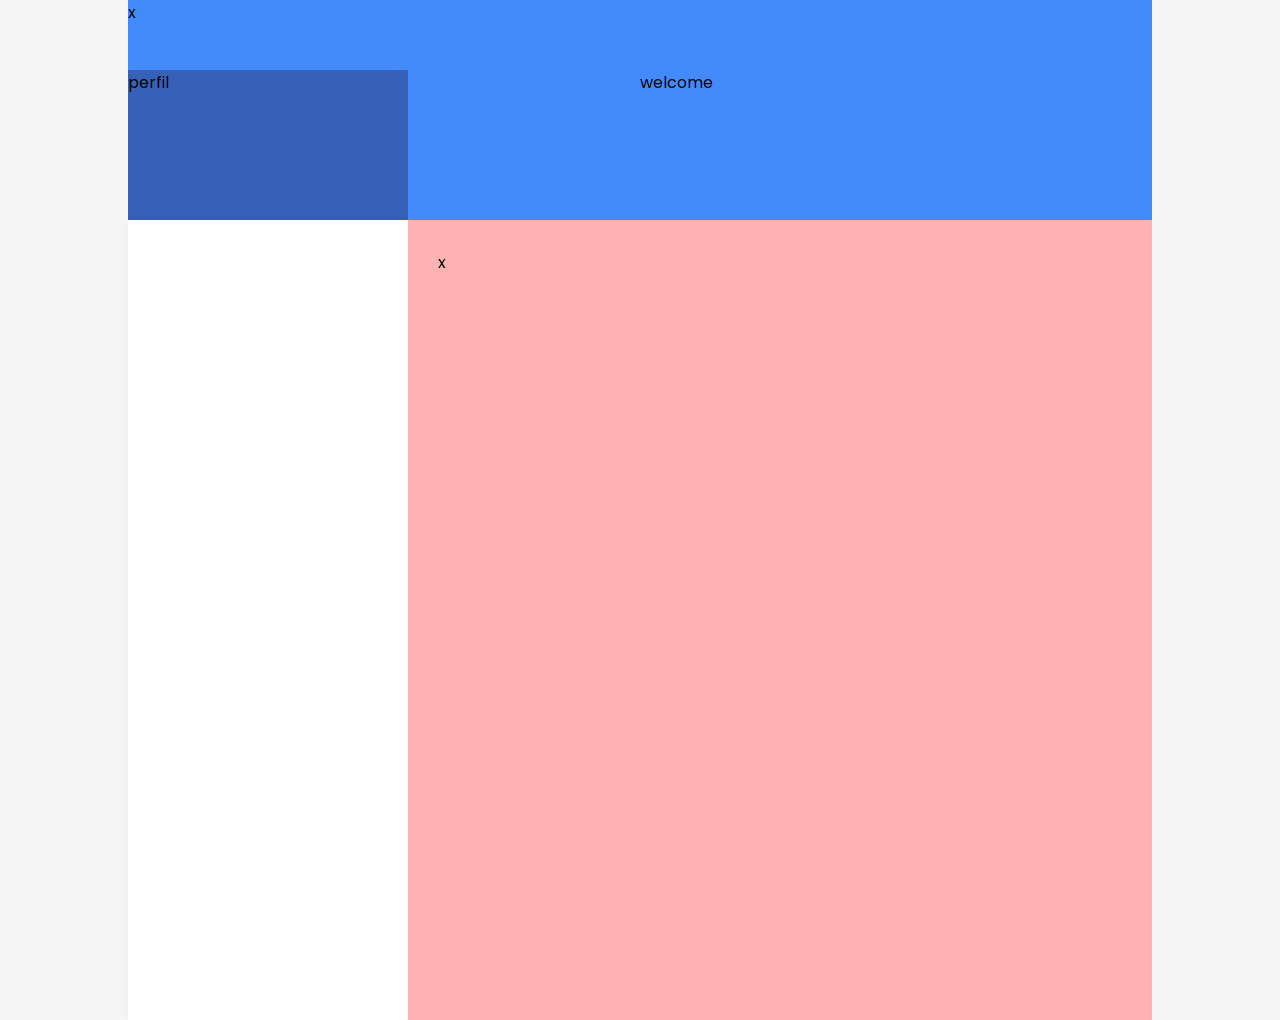
==== index.html @ 9f06a494 "initial commit" ====
<!doctype html>
<html lang="pt-br">
  <head>
    <meta charset="UTF-8" />
    <meta name="viewport" content="width=device-width, initial-scale=1.0" />
    <title>Dashboard 01</title>
    <link rel="stylesheet" href="style.css" />
    <link
      href="https://fonts.googleapis.com/icon?family=Material+Icons"
      rel="stylesheet"
    />
  </head>
  <body>
    <div class="container">
      <header>x</header>

      <div class="sub-header">
        <div class="box1">perfil</div>
        <div class="box2">welcome</div>
      </div>
      <main>
        <aside class="sidebar"></aside>
        <div class="content">x</div>
      </main>
    </div>
  </body>
</html>
---- style.css ----
@import url("https://fonts.googleapis.com/css2?family=Poppins:wght@300;400;500;600;700&display=swap");

/*
icons
search
home
apps
layers
assignment
bar_chart
*/

:root {
  /* Icons */
  --icon-color-default: #777;

  /* Header */
  --bg-header: #438afc;

  /* perfil */
  --bg-perfil: #3761b7;

  /* Sidebar */
  --primary-color: #448aff;
  --bg-sidebar: #ffffff;
  --text-primary: #555555;
  --text-muted: #999999;
  --section-title: #448aff;
  --border-color: #eeeeee;
  --hover-bg: #f8f9fa;
  --active-shadow: 0 4px 15px rgba(68, 138, 255, 0.3);
  --bg-page: #f5f5f5;

  /* Content */
  --bg-content: #ffb2b2;
}

* {
  margin: 0;
  padding: 0;
  box-sizing: border-box;
  font-family: "Poppins", sans-serif;
}

body {
  background-color: var(--bg-page);
  display: flex;
  min-height: 100vh;
}

.container {
  margin: 0 auto;
  height: 100vh;
  width: 80%;
}

header {
  height: 70px;
  background-color: var(--bg-header);
  width: 100%;
}

.sub-header {
  display: flex;
  justify-content: space-between;
  height: 150px;
  background-color: var(--bg-header);
  width: 100%;
}

.box1 {
  width: 280px;
  background-color: var(--bg-perfil);
}

.box2 {
  width: 50%;
  background-color: var(--bg-header);
}

.sidebar {
  min-width: 280px;
  background-color: var(--bg-sidebar);
  padding: 30px 20px;
  box-shadow: 2px 0 10px rgba(0, 0, 0, 0.05);
  height: 800px;
  /* overflow-y: auto; */
}

main {
  display: flex;
}

.content {
  width: 100%;
  background-color: var(--bg-content);
  padding: 30px;
  min-height: 100%;
}

/*
gh repo create web1-2026-dash-01 --private --source=. --remote=origin --push

*/
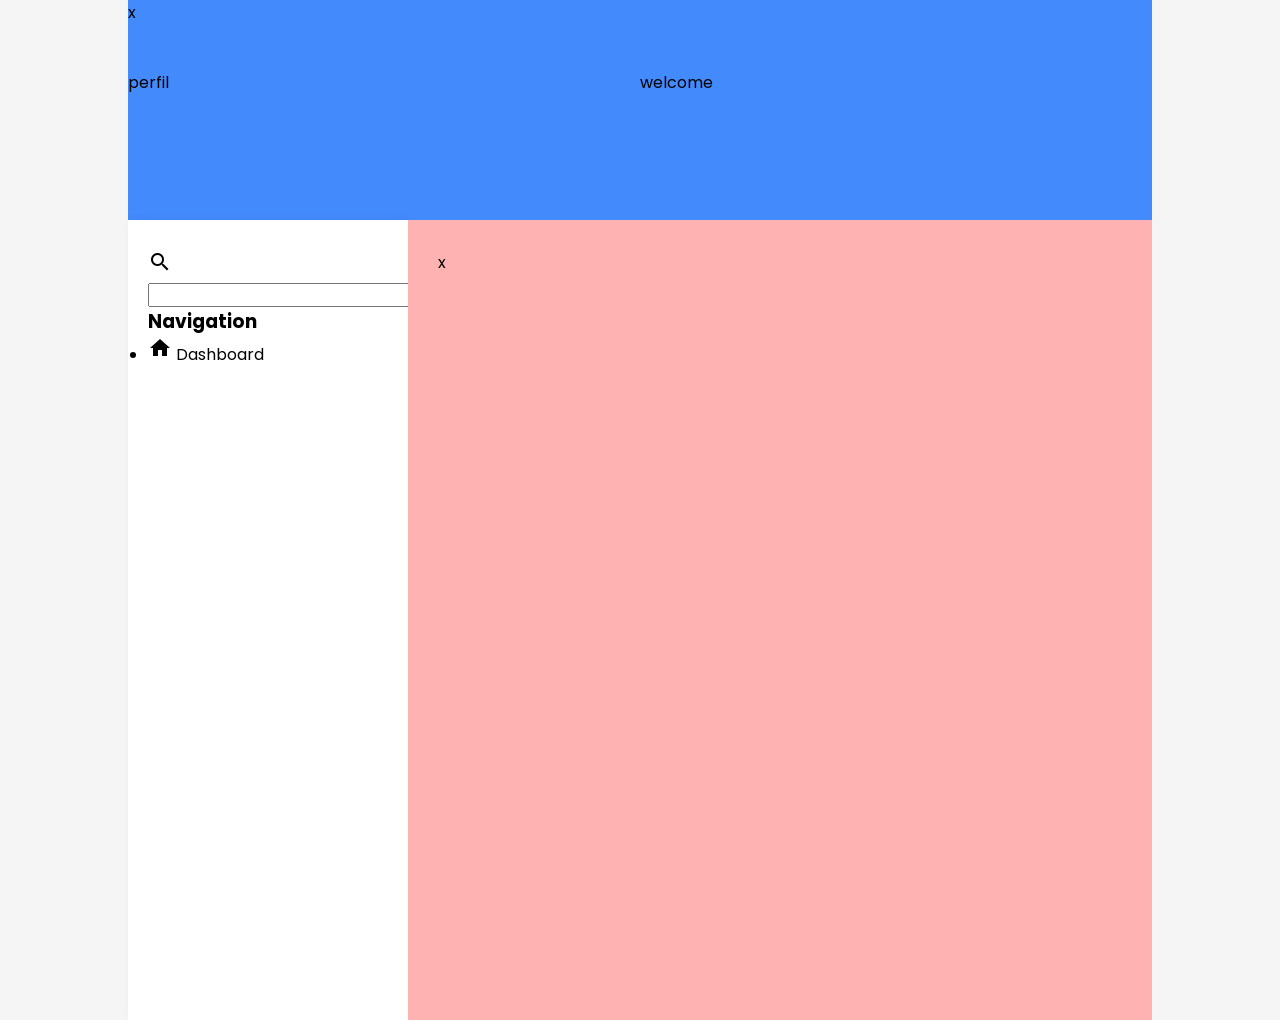
==== commit e6f3daf0: "feat: update sidebar UI with search input and navigation menu, and refine profile background color" ====
--- a/index.html
+++ b/index.html
@@ -19,7 +19,24 @@
         <div class="box2">welcome</div>
       </div>
       <main>
-        <aside class="sidebar"></aside>
+        <aside class="sidebar">
+          <div class="search-box">
+            <span class="material-icons">search</span>
+            <input type="text" name="search" id="search" />
+          </div>
+
+          <div class="menu">
+            <div class="menu-section">
+              <h3>Navigation</h3>
+              <ul>
+                <li class="menu-item">
+                  <span class="material-icons">home</span>
+                  <span class="text">Dashboard</span>
+                </li>
+              </ul>
+            </div>
+          </div>
+        </aside>
         <div class="content">x</div>
       </main>
     </div>
--- a/style.css
+++ b/style.css
@@ -63,14 +63,14 @@
 .sub-header {
   display: flex;
   justify-content: space-between;
+  background-color: var(--bg-header);
   height: 150px;
-  background-color: var(--bg-header);
   width: 100%;
 }
 
 .box1 {
   width: 280px;
-  background-color: var(--bg-perfil);
+  background-color: #438afc;
 }
 
 .box2 {
@@ -97,8 +97,3 @@
   padding: 30px;
   min-height: 100%;
 }
-
-/*
-gh repo create web1-2026-dash-01 --private --source=. --remote=origin --push
-
-*/
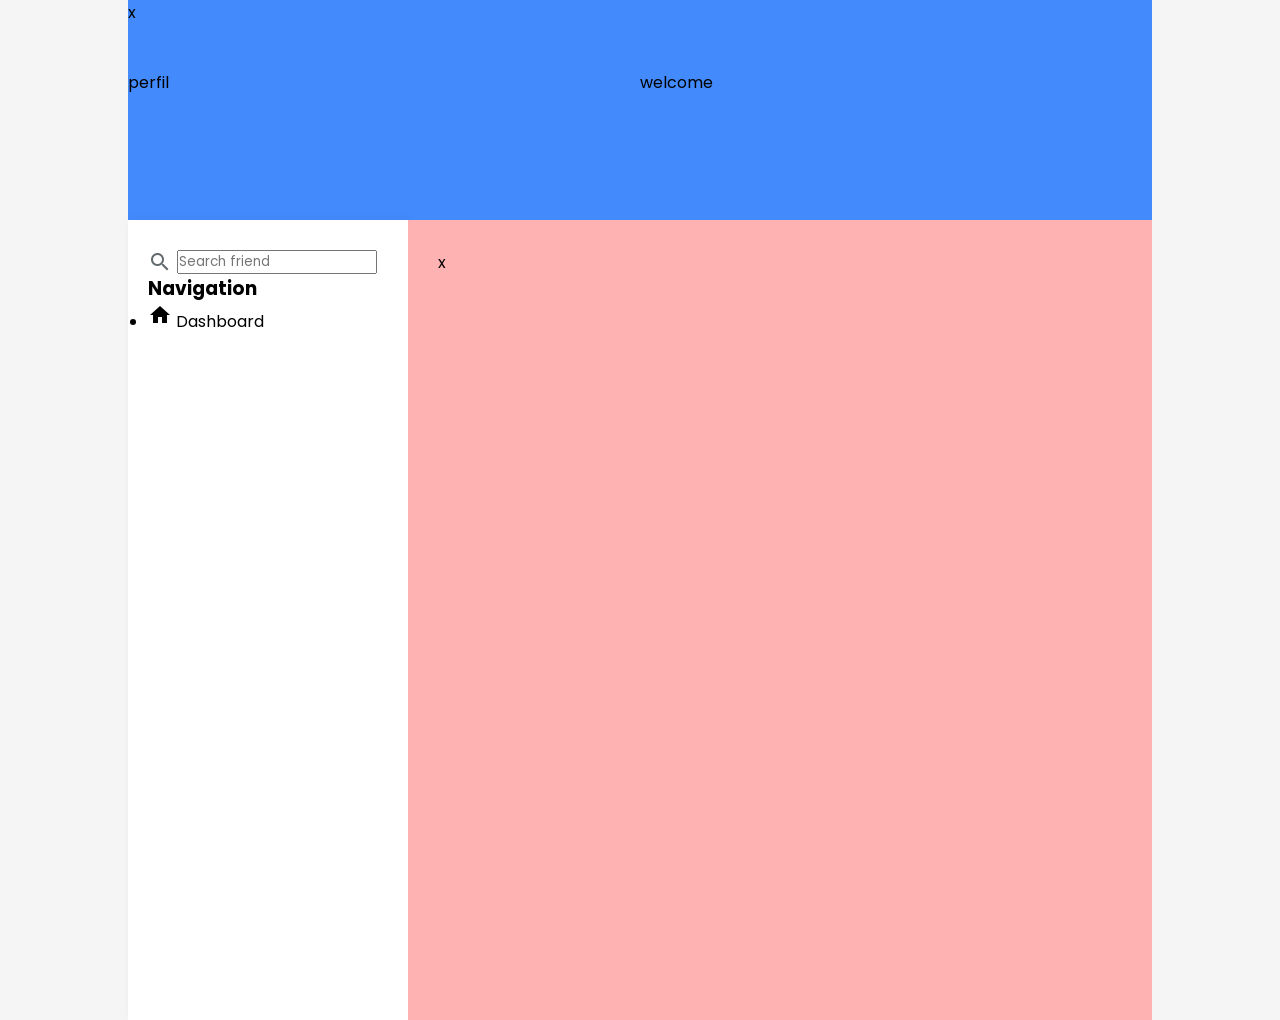
==== commit 97d0eb35: "feat: add search input placeholder and style the search box component" ====
--- a/index.html
+++ b/index.html
@@ -22,7 +22,12 @@
         <aside class="sidebar">
           <div class="search-box">
             <span class="material-icons">search</span>
-            <input type="text" name="search" id="search" />
+            <input
+              type="text"
+              name="search"
+              id="search"
+              placeholder="Search friend"
+            />
           </div>
 
           <div class="menu">
--- a/style.css
+++ b/style.css
@@ -10,10 +10,12 @@
 bar_chart
 */
 
+/* https://github.com/jrcampos82/web1-2026-dash-01.git */
+
 :root {
   /* Icons */
   --icon-color-default: #777;
-
+  --icon-color-search: #626a6e;
   /* Header */
   --bg-header: #438afc;
 
@@ -87,6 +89,20 @@
   /* overflow-y: auto; */
 }
 
+.search-box {
+  display: flex;
+}
+
+.search-box .material-icons {
+  font-size: 24px;
+  color: var(--icon-color-search);
+}
+
+.search-box input {
+  width: 200px;
+  margin-left: 5px;
+}
+
 main {
   display: flex;
 }
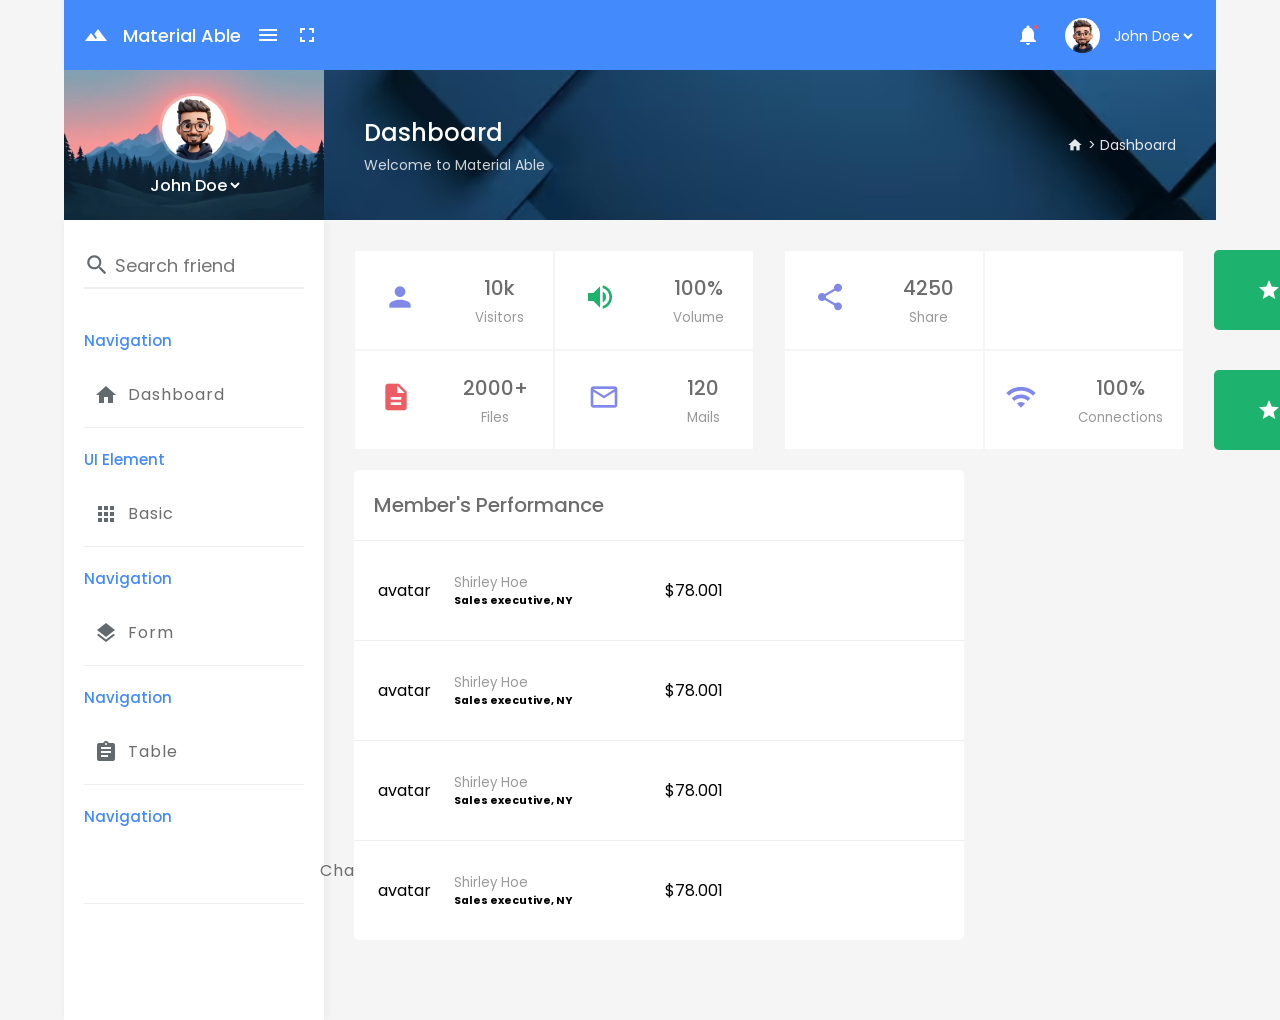
==== commit d7737de2: "add content" ====
--- a/index.html
+++ b/index.html
@@ -12,12 +12,76 @@
   </head>
   <body>
     <div class="container">
-      <header>x</header>
-
+      <!-- Início do Cabeçalho Principal -->
+      <header>
+        <!-- Bloco Esquerdo do Cabeçalho: Logo, Título e Ícones -->
+        <div class="header-box1">
+          <span class="material-icons logo-icon">terrain</span>
+          <span class="brand-text">Material Able</span>
+          <span class="material-icons menu-icon">menu</span>
+          <span class="material-icons fullscreen-icon">fullscreen</span>
+        </div>
+
+        <!-- Bloco Direito do Cabeçalho: Notificação e Perfil -->
+        <div class="header-box2">
+          <!-- Notificações -->
+          <div class="notification">
+            <span class="material-icons">notifications</span>
+            <span class="badge"></span>
+          </div>
+          <!-- Perfil de Usuário -->
+          <div class="user-profile">
+            <img
+              src="img/avatar.avif"
+              alt="User"
+              class="avatar-small"
+              onerror="this.src = 'https://via.placeholder.com/35'"
+            />
+            <div class="perfil">
+              <select name="perfil" id="perfil" class="perfil-select">
+                <option value="john-doe" selected>John Doe</option>
+                <option value="settings">Settings</option>
+                <option value="logout">Logout</option>
+              </select>
+            </div>
+          </div>
+        </div>
+      </header>
+      <!-- Fim do Cabeçalho Principal -->
+
+      <!-- Início do Sub-Cabeçalho (Área de Dashboard e Perfil Sidebar) -->
       <div class="sub-header">
-        <div class="box1">perfil</div>
-        <div class="box2">welcome</div>
+        <!-- Bloco Esquerdo do Sub-Cabeçalho: Perfil do Usuário -->
+        <div class="box1 profile-box">
+          <img
+            src="img/avatar.avif"
+            alt="User Large"
+            class="avatar-large"
+            onerror="this.src = 'https://via.placeholder.com/70'"
+          />
+          <div class="perfil-large">
+            <select name="perfil-large" id="perfil-large" class="perfil-select">
+              <option value="john-doe" selected>John Doe</option>
+              <option value="settings">Settings</option>
+              <option value="logout">Logout</option>
+            </select>
+          </div>
+        </div>
+
+        <!-- Bloco Direito do Sub-Cabeçalho: Informações de Boas-vindas -->
+        <div class="box2 dashboard-info">
+          <div class="welcome-text">
+            <h2>Dashboard</h2>
+            <p>Welcome to Material Able</p>
+          </div>
+          <!-- Breadcrumb / Navegação -->
+          <div class="breadcrumb">
+            <span class="material-icons">home</span>
+            <span>> Dashboard</span>
+          </div>
+        </div>
       </div>
+      <!-- Fim do Sub-Cabeçalho -->
       <main>
         <aside class="sidebar">
           <div class="search-box">
@@ -40,10 +104,230 @@
                 </li>
               </ul>
             </div>
+            <div class="menu-section">
+              <h3>UI Element</h3>
+              <ul>
+                <li class="menu-item">
+                  <span class="material-icons">apps</span>
+                  <span class="text">Basic</span>
+                </li>
+              </ul>
+            </div>
+            <div class="menu-section">
+              <h3>Navigation</h3>
+              <ul>
+                <li class="menu-item">
+                  <span class="material-icons">layers</span>
+                  <span class="text">Form</span>
+                </li>
+              </ul>
+            </div>
+            <div class="menu-section">
+              <h3>Navigation</h3>
+              <ul>
+                <li class="menu-item">
+                  <span class="material-icons">assignment</span>
+                  <span class="text">Table</span>
+                </li>
+              </ul>
+            </div>
+            <div class="menu-section">
+              <h3>Navigation</h3>
+              <ul>
+                <li class="menu-item">
+                  <span class="material-icons">bar_chart</span>
+                  <span class="text">Charts</span>
+                </li>
+              </ul>
+            </div>
           </div>
         </aside>
-        <div class="content">x</div>
+        <div class="content">
+          <!-- daqui p baixo -->
+          <div class="card1">
+            <div class="statistics">
+              <div class="info">
+                <div class="box1">
+                  <span class="material-icons icon icon-indigo">person</span>
+                </div>
+                <div class="box2">
+                  <h4>10k</h4>
+                  <h5>Visitors</h5>
+                </div>
+              </div>
+              <div class="info">
+                <div class="box1">
+                  <span class="material-icons icon icon-green">volume_up</span>
+                </div>
+                <div class="box2">
+                  <h4>100%</h4>
+                  <h5>Volume</h5>
+                </div>
+              </div>
+              <div class="info">
+                <div class="box1">
+                  <span class="material-icons icon icon-red">description</span>
+                </div>
+                <div class="box2">
+                  <h4>2000+</h4>
+                  <h5>Files</h5>
+                </div>
+              </div>
+              <div class="info">
+                <div class="box1">
+                  <span class="material-icons icon icon-indigo"
+                    >mail_outline</span
+                  >
+                </div>
+                <div class="box2">
+                  <h4>120</h4>
+                  <h5>Mails</h5>
+                </div>
+              </div>
+            </div>
+            <div class="statistics">
+              <div class="info">
+                <div class="box1">
+                  <span class="material-icons icon icon-indigo">share</span>
+                </div>
+                <div class="box2">
+                  <h4>4250</h4>
+                  <h5>Share</h5>
+                </div>
+              </div>
+              <div class="info">
+                <div class="box1">
+                  <span class="material-icons icon icon-green"
+                    >account_tree</span
+                  >
+                </div>
+                <div class="box2">
+                  <h4>600</h4>
+                  <h5>Network</h5>
+                </div>
+              </div>
+              <div class="info">
+                <div class="box1">
+                  <span class="material-icons icon icon-red"
+                    >signal_cellular_alt</span
+                  >
+                </div>
+                <div class="box2">
+                  <h4>350</h4>
+                  <h5>Returns</h5>
+                </div>
+              </div>
+              <div class="info">
+                <div class="box1">
+                  <span class="material-icons icon icon-indigo">wifi</span>
+                </div>
+                <div class="box2">
+                  <h4>100%</h4>
+                  <h5>Connections</h5>
+                </div>
+              </div>
+            </div>
+
+            <div class="statistics2">
+              <div class="box1">
+                <div class="icon">
+                  <span class="material-icons icon">star</span>
+                </div>
+                <div class="detail">
+                  <h4>4000+</h4>
+                  <h5>Ratings Received</h5>
+                </div>
+              </div>
+              <div class="box1">
+                <div class="icon">
+                  <span class="material-icons icon">star</span>
+                </div>
+                <div class="detail">
+                  <h4>4000+</h4>
+                  <h5>Ratings Received</h5>
+                </div>
+              </div>
+            </div>
+          </div>
+
+          <div class="card2">
+            <div class="members">
+              <div class="table-caption">
+                <h4>Member's Performance</h4>
+                <span class="material-icons">bar_chart</span>
+              </div>
+
+              <div class="table-item">
+                <div>
+                  <div class="t-avatar">avatar</div>
+                  <div class="t-content">
+                    <h5>Shirley Hoe</h5>
+                    <h6>Sales executive, NY</h6>
+                  </div>
+                </div>
+                <div class="t-gain">
+                  <span>$78.001</span>
+                  <span class="material-icons">bar_chart</span>
+                </div>
+              </div>
+              <div class="table-item">
+                <div>
+                  <div class="t-avatar">avatar</div>
+                  <div class="t-content">
+                    <h5>Shirley Hoe</h5>
+                    <h6>Sales executive, NY</h6>
+                  </div>
+                </div>
+                <div class="t-gain">
+                  <span>$78.001</span>
+                  <span class="material-icons">bar_chart</span>
+                </div>
+              </div>
+              <div class="table-item">
+                <div>
+                  <div class="t-avatar">avatar</div>
+                  <div class="t-content">
+                    <h5>Shirley Hoe</h5>
+                    <h6>Sales executive, NY</h6>
+                  </div>
+                </div>
+                <div class="t-gain">
+                  <span>$78.001</span>
+                  <span class="material-icons">bar_chart</span>
+                </div>
+              </div>
+              <div class="table-item">
+                <div>
+                  <div class="t-avatar">avatar</div>
+                  <div class="t-content">
+                    <h5>Shirley Hoe</h5>
+                    <h6>Sales executive, NY</h6>
+                  </div>
+                </div>
+                <div class="t-gain">
+                  <span>$78.001</span>
+                  <span class="material-icons">bar_chart</span>
+                </div>
+              </div>
+            </div>
+          </div>
+        </div>
       </main>
     </div>
   </body>
 </html>
+
+<!-- nomes dos ícones
+Visitors: person (ou person_outline)
+Volume: volume_up
+Files: description (ou insert_drive_file)
+Mails: mail_outline (ou email)
+
+Share: share
+Network: account_tree
+Returns: signal_cellular_alt (ou bar_chart)
+Connections: wifi
+
+Ícone de Estrela: star
+Ícone de Troféu: emoji_events (ou military_tech)
+-->
--- a/style.css
+++ b/style.css
@@ -16,8 +16,15 @@
   /* Icons */
   --icon-color-default: #777;
   --icon-color-search: #626a6e;
+  --icon-color-indigo: #8088e8;
+  --icon-color-red: #eb5c65;
+  --icon-color-green: #1db26d;
+  --icon-color-blue: #4e83d0;
+
   /* Header */
   --bg-header: #438afc;
+  --icon-color-header: #fff;
+  --text-header: #fff;
 
   /* perfil */
   --bg-perfil: #3761b7;
@@ -25,7 +32,7 @@
   /* Sidebar */
   --primary-color: #448aff;
   --bg-sidebar: #ffffff;
-  --text-primary: #555555;
+  --text-primary: #6d6d6d;
   --text-muted: #999999;
   --section-title: #448aff;
   --border-color: #eeeeee;
@@ -35,6 +42,9 @@
 
   /* Content */
   --bg-content: #ffb2b2;
+
+  --bg-ratings: #32ee80;
+  --bg-achievements: #92bbfd;
 }
 
 * {
@@ -44,6 +54,34 @@
   font-family: "Poppins", sans-serif;
 }
 
+h4 {
+  color: var(--text-primary);
+  font-size: 20px;
+  font-weight: 500;
+}
+
+h5 {
+  font-weight: 400;
+  color: var(--text-muted);
+}
+
+.icon {
+  color: var(--text-header);
+}
+
+.icon-indigo {
+  color: var(--icon-color-indigo);
+}
+.icon-green {
+  color: var(--icon-color-green);
+}
+.icon-red {
+  color: var(--icon-color-red);
+}
+.icon-blue {
+  color: var(--icon-color-blue);
+}
+
 body {
   background-color: var(--bg-page);
   display: flex;
@@ -53,35 +91,181 @@
 .container {
   margin: 0 auto;
   height: 100vh;
-  width: 80%;
-}
-
+  width: 90%;
+}
+
+/* --- Cabeçalho Principal --- */
 header {
   height: 70px;
   background-color: var(--bg-header);
   width: 100%;
-}
-
+  display: flex;
+  justify-content: space-between;
+  align-items: center;
+  padding: 0 20px;
+}
+
+/* Bloco Esquerdo: Logo e Ícones */
+header .header-box1 {
+  display: flex;
+  align-items: center;
+  gap: 15px;
+}
+
+.header-box1 .logo-icon {
+  font-size: 30px;
+  color: var(--icon-color-header);
+}
+
+.header-box1 .brand-text {
+  font-size: 18px;
+  font-weight: 500;
+  color: var(--text-header);
+}
+
+.header-box1 .material-icons {
+  font-size: 24px;
+  color: var(--icon-color-header);
+  cursor: pointer;
+}
+
+/* Bloco Direito: Notificação e Perfil */
+header .header-box2 {
+  display: flex;
+  align-items: center;
+  gap: 25px;
+}
+
+.sub-header .box1.profile-box {
+  background-image: url("img/sunset.webp");
+  background-size: cover;
+  background-position: center;
+  background-repeat: no-repeat;
+}
+
+.notification {
+  position: relative;
+  cursor: pointer;
+  display: flex;
+  align-items: center;
+}
+
+.notification .material-icons {
+  color: var(--icon-color-header);
+  font-size: 24px;
+}
+
+.notification .badge {
+  position: absolute;
+  top: 0;
+  right: 0;
+  width: 8px;
+  height: 8px;
+  background-color: #ff5252;
+  border-radius: 50%;
+  border: 2px solid var(--bg-header);
+}
+
+.user-profile {
+  display: flex;
+  align-items: center;
+  gap: 10px;
+}
+
+.avatar-small {
+  width: 35px;
+  height: 35px;
+  border-radius: 50%;
+  object-fit: cover;
+}
+
+.perfil-select {
+  background: transparent;
+  color: var(--text-header);
+  border: none;
+  font-size: 14px;
+  outline: none;
+  cursor: pointer;
+}
+
+.perfil-select option {
+  color: #333;
+}
+
+/* --- Sub-Cabeçalho --- */
 .sub-header {
   display: flex;
+  background-color: #395085; /* Cor base mais escura */
+  /* Fundo utilizando a imagem bg-mosaico */
+  background-image: url("img/bg-mosaico.avif");
+  background-size: cover;
+  background-position: center;
+
+  background-repeat: repeat;
+  height: 150px;
+  width: 100%;
+}
+
+/* Bloco Esquerdo do Sub-Cabeçalho (Sidebar Profile) */
+.box1.profile-box {
+  width: 260px;
+  background-color: #3f68cc; /* Cor que conecta com a sidebar */
+  display: flex;
+  flex-direction: column;
+  justify-content: center;
+  align-items: center;
+  gap: 10px;
+}
+
+.avatar-large {
+  width: 70px;
+  height: 70px;
+  border-radius: 50%;
+  object-fit: cover;
+  border: 3px solid rgba(255, 255, 255, 0.2);
+}
+
+.perfil-large .perfil-select {
+  font-size: 16px;
+  font-weight: 500;
+}
+
+/* Bloco Direito do Sub-Cabeçalho (Informações Dashboard) */
+.box2.dashboard-info {
+  flex: 1;
+  display: flex;
   justify-content: space-between;
-  background-color: var(--bg-header);
-  height: 150px;
-  width: 100%;
-}
-
-.box1 {
-  width: 280px;
-  background-color: #438afc;
-}
-
-.box2 {
-  width: 50%;
-  background-color: var(--bg-header);
+  align-items: center;
+  padding: 0 40px;
+  background-color: transparent;
+}
+
+.welcome-text h2 {
+  color: #fff;
+  font-size: 24px;
+  font-weight: 500;
+  margin-bottom: 5px;
+}
+
+.welcome-text p {
+  color: rgba(255, 255, 255, 0.8);
+  font-size: 14px;
+}
+
+.breadcrumb {
+  display: flex;
+  align-items: center;
+  color: rgba(255, 255, 255, 0.9);
+  gap: 5px;
+  font-size: 14px;
+}
+
+.breadcrumb .material-icons {
+  font-size: 16px;
 }
 
 .sidebar {
-  min-width: 280px;
+  min-width: 260px;
   background-color: var(--bg-sidebar);
   padding: 30px 20px;
   box-shadow: 2px 0 10px rgba(0, 0, 0, 0.05);
@@ -91,16 +275,61 @@
 
 .search-box {
   display: flex;
+  align-items: center;
+  border-bottom: 2px solid var(--border-color);
+  padding-bottom: 7px;
+  margin-bottom: 40px;
 }
 
 .search-box .material-icons {
-  font-size: 24px;
+  font-size: 26px;
   color: var(--icon-color-search);
 }
 
 .search-box input {
   width: 200px;
   margin-left: 5px;
+  font-size: 18px;
+  height: 30px;
+  color: var(--text-primary);
+  border: none;
+  outline: none;
+}
+
+.menu-section {
+  margin-top: 20px;
+  border-bottom: 1px solid var(--border-color);
+  padding-bottom: 20px;
+}
+
+.menu-section h3 {
+  font-size: 15px;
+  font-weight: 500;
+  color: var(--section-title);
+  margin-bottom: 30px;
+}
+
+.menu-section ul {
+  list-style: none;
+}
+
+.menu-section .menu-item {
+  display: flex;
+  align-items: center;
+  gap: 10px;
+}
+
+.menu-item .material-icons {
+  font-size: 24px;
+  color: var(--icon-color-search);
+  margin-left: 10px;
+}
+
+.menu-item .text {
+  font-size: 16px;
+  color: var(--text-primary);
+  display: inline;
+  letter-spacing: 1px;
 }
 
 main {
@@ -109,7 +338,121 @@
 
 .content {
   width: 100%;
-  background-color: var(--bg-content);
   padding: 30px;
   min-height: 100%;
-}
+  display: flex;
+  flex-direction: column;
+  gap: 20px;
+  justify-content: flex-start;
+  align-items: flex-start;
+}
+
+.content .card1 {
+  width: 100%;
+  display: flex;
+  gap: 30px;
+}
+.content .card1 .statistics {
+  background-color: var(--bg-sidebar);
+  min-width: 400px;
+  display: flex;
+  flex-wrap: wrap;
+}
+
+.content .card1 .info {
+  display: flex;
+  justify-content: space-around;
+  align-items: center;
+  width: 200px;
+  height: 100px;
+  border: 1px solid var(--bg-page);
+}
+
+.content .card1 .info .icon {
+  font-size: 32px;
+}
+
+.content .card1 .info .box2 {
+  display: flex;
+  flex-direction: column;
+  align-items: center;
+  gap: 5px;
+}
+
+.content .card1 .statistics2 {
+  width: 100%;
+  display: flex;
+  flex-direction: column;
+  justify-content: space-between;
+}
+
+.content .card1 .statistics2 .box1 {
+  display: flex;
+
+  width: 100%;
+  height: 80px;
+}
+
+.content .statistics2 .icon {
+  display: flex;
+  justify-content: center;
+  align-items: center;
+  background-color: var(--icon-color-green);
+  width: 110px;
+  border-top-left-radius: 5px;
+  border-bottom-left-radius: 5px;
+}
+
+.content .statistics2 .detail {
+  background-color: var(--bg-ratings);
+  width: 100%;
+  color: var(--text-header);
+  display: flex;
+  flex-direction: column;
+  justify-content: center;
+  align-items: center;
+}
+
+.content .statistics2 .detail h4,
+.detail h5 {
+  color: var(--text-header);
+}
+
+.content .card2 {
+  background-color: var(--bg-sidebar);
+  width: 610px;
+  border-radius: 5px;
+}
+
+.content .card2 .table-caption {
+  display: flex;
+  justify-content: space-between;
+  align-items: center;
+  height: 70px;
+  padding: 0 20px;
+}
+
+.content .card2 .table-item {
+  border-top: 1px solid var(--border-color);
+  display: flex;
+  justify-content: space-between;
+  align-items: center;
+  height: 100px;
+}
+
+.content .card2 .table-item > div {
+  display: flex;
+}
+
+.content .card2 .table-item .t-avatar {
+  width: 100px;
+  display: flex;
+  justify-content: center;
+  align-items: center;
+}
+
+.content .card2 .table-item .t-gain {
+  display: flex;
+  gap: 10px;
+  margin-right: 15px;
+}
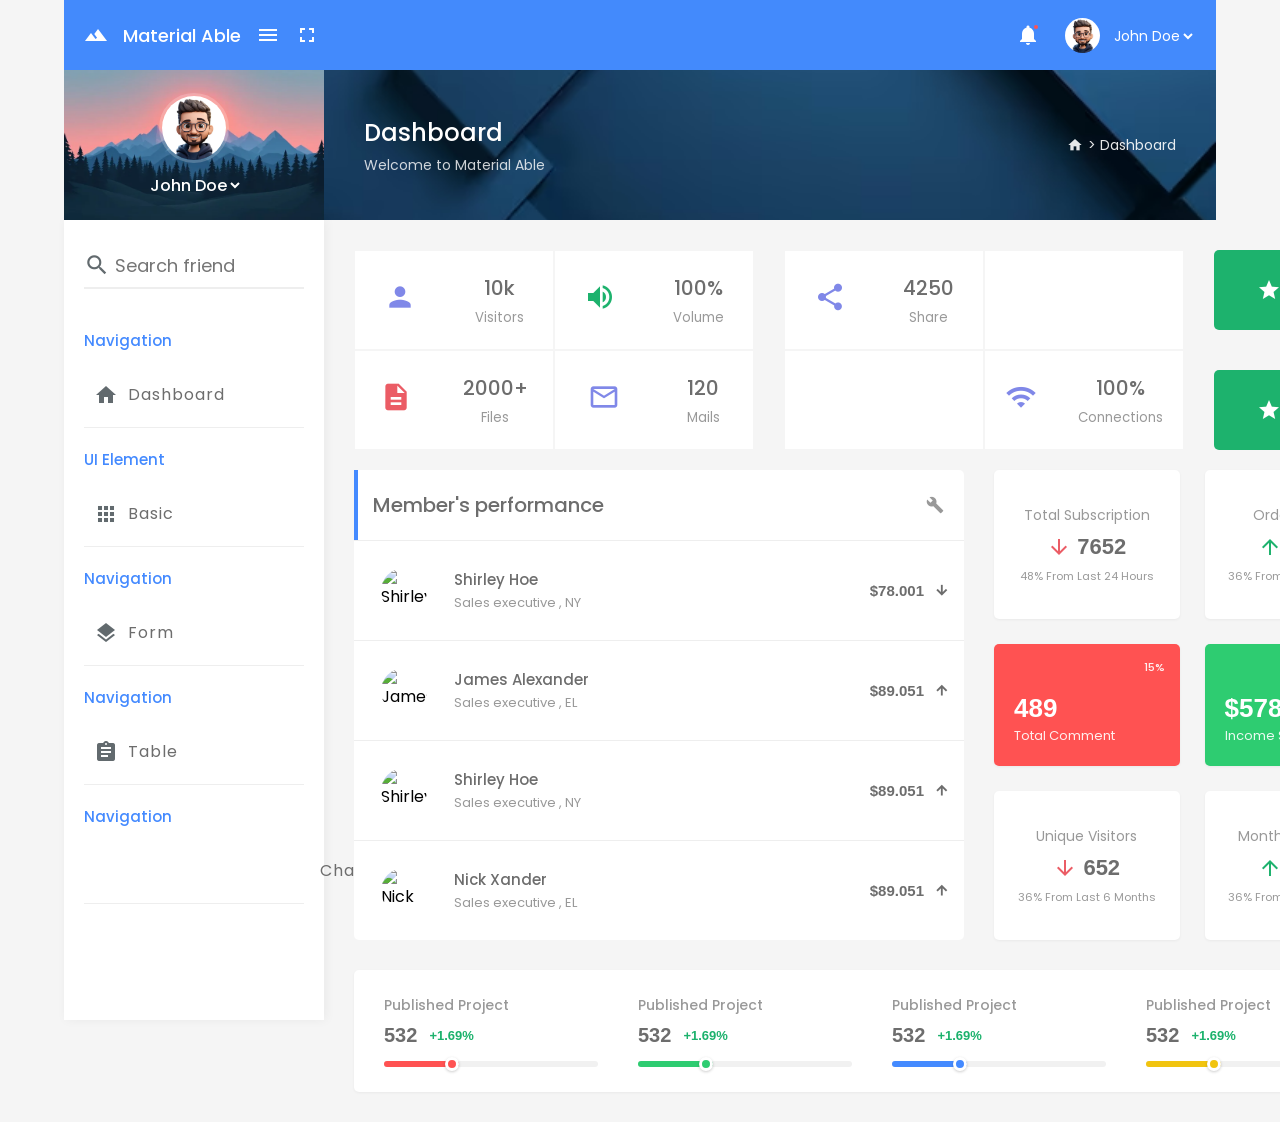
==== commit 3d44fc66: "final" ====
--- a/index.html
+++ b/index.html
@@ -250,84 +250,211 @@
             </div>
           </div>
 
-          <div class="card2">
-            <div class="members">
-              <div class="table-caption">
-                <h4>Member's Performance</h4>
-                <span class="material-icons">bar_chart</span>
-              </div>
-
-              <div class="table-item">
-                <div>
-                  <div class="t-avatar">avatar</div>
-                  <div class="t-content">
-                    <h5>Shirley Hoe</h5>
-                    <h6>Sales executive, NY</h6>
-                  </div>
-                </div>
-                <div class="t-gain">
-                  <span>$78.001</span>
-                  <span class="material-icons">bar_chart</span>
-                </div>
-              </div>
-              <div class="table-item">
-                <div>
-                  <div class="t-avatar">avatar</div>
-                  <div class="t-content">
-                    <h5>Shirley Hoe</h5>
-                    <h6>Sales executive, NY</h6>
-                  </div>
-                </div>
-                <div class="t-gain">
-                  <span>$78.001</span>
-                  <span class="material-icons">bar_chart</span>
-                </div>
-              </div>
-              <div class="table-item">
-                <div>
-                  <div class="t-avatar">avatar</div>
-                  <div class="t-content">
-                    <h5>Shirley Hoe</h5>
-                    <h6>Sales executive, NY</h6>
-                  </div>
-                </div>
-                <div class="t-gain">
-                  <span>$78.001</span>
-                  <span class="material-icons">bar_chart</span>
-                </div>
-              </div>
-              <div class="table-item">
-                <div>
-                  <div class="t-avatar">avatar</div>
-                  <div class="t-content">
-                    <h5>Shirley Hoe</h5>
-                    <h6>Sales executive, NY</h6>
-                  </div>
-                </div>
-                <div class="t-gain">
-                  <span>$78.001</span>
-                  <span class="material-icons">bar_chart</span>
-                </div>
-              </div>
-            </div>
+          <div class="dashboard-row">
+            <div class="card2">
+              <div class="members">
+                <div class="table-caption">
+                  <h4>Member's performance</h4>
+                  <span class="material-icons wrench-icon">build</span>
+                </div>
+
+                <!-- Row 1 -->
+                <div class="table-item">
+                  <div>
+                    <div class="t-avatar">
+                      <img
+                        src="https://images.unsplash.com/photo-1494790108377-be9c29b29330?auto=format&fit=crop&q=80&w=150"
+                        alt="Shirley Hoe"
+                      />
+                    </div>
+                    <div class="t-content">
+                      <h5>Shirley Hoe</h5>
+                      <h6>Sales executive , NY</h6>
+                    </div>
+                  </div>
+                  <div class="t-gain">
+                    <span>$78.001</span>
+                    <span class="material-icons trend-down"
+                      >arrow_downward</span
+                    >
+                  </div>
+                </div>
+
+                <!-- Row 2 -->
+                <div class="table-item">
+                  <div>
+                    <div class="t-avatar">
+                      <img
+                        src="https://images.unsplash.com/photo-1507003211169-0a1dd7228f2d?auto=format&fit=crop&q=80&w=150"
+                        alt="James Alexander"
+                      />
+                    </div>
+                    <div class="t-content">
+                      <h5>James Alexander</h5>
+                      <h6>Sales executive , EL</h6>
+                    </div>
+                  </div>
+                  <div class="t-gain">
+                    <span>$89.051</span>
+                    <span class="material-icons trend-up">arrow_upward</span>
+                  </div>
+                </div>
+
+                <!-- Row 3 -->
+                <div class="table-item">
+                  <div>
+                    <div class="t-avatar">
+                      <img
+                        src="https://images.unsplash.com/photo-1494790108377-be9c29b29330?auto=format&fit=crop&q=80&w=150"
+                        alt="Shirley Hoe"
+                      />
+                    </div>
+                    <div class="t-content">
+                      <h5>Shirley Hoe</h5>
+                      <h6>Sales executive , NY</h6>
+                    </div>
+                  </div>
+                  <div class="t-gain">
+                    <span>$89.051</span>
+                    <span class="material-icons trend-up">arrow_upward</span>
+                  </div>
+                </div>
+
+                <!-- Row 4 -->
+                <div class="table-item">
+                  <div>
+                    <div class="t-avatar">
+                      <img
+                        src="https://images.unsplash.com/photo-1438761681033-6461ffad8d80?auto=format&fit=crop&q=80&w=150"
+                        alt="Nick Xander"
+                      />
+                    </div>
+                    <div class="t-content">
+                      <h5>Nick Xander</h5>
+                      <h6>Sales executive , EL</h6>
+                    </div>
+                  </div>
+                  <div class="t-gain">
+                    <span>$89.051</span>
+                    <span class="material-icons trend-up">arrow_upward</span>
+                  </div>
+                </div>
+              </div>
+            </div>
+
+            <!-- Six Cards Column -->
+            <div class="right-cards">
+              <!-- Card 1: Total Subscription -->
+              <div class="stat-card">
+                <div class="stat-title">Total Subscription</div>
+                <div class="stat-value-container">
+                  <span class="material-icons trend-down">arrow_downward</span>
+                  <span class="stat-value">7652</span>
+                </div>
+                <div class="stat-subtext">48% From Last 24 Hours</div>
+              </div>
+
+              <!-- Card 2: Order Status -->
+              <div class="stat-card">
+                <div class="stat-title">Order Status</div>
+                <div class="stat-value-container">
+                  <span class="material-icons trend-up">arrow_upward</span>
+                  <span class="stat-value">6325</span>
+                </div>
+                <div class="stat-subtext">36% From Last 6 Months</div>
+              </div>
+
+              <!-- Card 3: Total Comment (Red Card) -->
+              <div class="stat-card colored-card bg-card-red">
+                <div class="card-badge">15%</div>
+                <div class="card-large-value">489</div>
+                <div class="card-desc">Total Comment</div>
+              </div>
+
+              <!-- Card 4: Income Status (Green Card) -->
+              <div class="stat-card colored-card bg-card-green">
+                <div class="card-badge">20%</div>
+                <div class="card-large-value">$5782</div>
+                <div class="card-desc">Income Status</div>
+              </div>
+
+              <!-- Card 5: Unique Visitors -->
+              <div class="stat-card">
+                <div class="stat-title">Unique Visitors</div>
+                <div class="stat-value-container">
+                  <span class="material-icons trend-down">arrow_downward</span>
+                  <span class="stat-value">652</span>
+                </div>
+                <div class="stat-subtext">36% From Last 6 Months</div>
+              </div>
+
+              <div class="stat-card">
+                <div class="stat-title">Monthly Earnings</div>
+                <div class="stat-value-container">
+                  <span class="material-icons trend-up">arrow_upward</span>
+                  <span class="stat-value">5963</span>
+                </div>
+                <div class="stat-subtext">36% From Last 6 Months</div>
+              </div>
+            </div>
+          </div>
+          <!-- Card 1:  -->
+          <div class="bottom-stats-container">
+            <div class="bottom-stat-item">
+              <div class="b-stat-title">Published Project</div>
+              <div class="b-stat-value-row">
+                <span class="b-stat-value">532</span>
+                <span class="b-stat-trend trend-green">+1.69%</span>
+              </div>
+              <div class="progress-bar-container">
+                <div class="progress-bar red-bar" style="width: 35%">
+                  <span class="progress-dot"></span>
+                </div>
+              </div>
+            </div>
+            <div class="bottom-stat-item">
+              <div class="b-stat-title">Published Project</div>
+              <div class="b-stat-value-row">
+                <span class="b-stat-value">532</span>
+                <span class="b-stat-trend trend-green">+1.69%</span>
+              </div>
+              <div class="progress-bar-container">
+                <div class="progress-bar green-bar" style="width: 35%">
+                  <span class="progress-dot"></span>
+                </div>
+              </div>
+            </div>
+            <div class="bottom-stat-item">
+              <div class="b-stat-title">Published Project</div>
+              <div class="b-stat-value-row">
+                <span class="b-stat-value">532</span>
+                <span class="b-stat-trend trend-green">+1.69%</span>
+              </div>
+              <div class="progress-bar-container">
+                <div class="progress-bar blue-bar" style="width: 35%">
+                  <span class="progress-dot"></span>
+                </div>
+              </div>
+            </div>
+            <div class="bottom-stat-item">
+              <div class="b-stat-title">Published Project</div>
+              <div class="b-stat-value-row">
+                <span class="b-stat-value">532</span>
+                <span class="b-stat-trend trend-green">+1.69%</span>
+              </div>
+              <div class="progress-bar-container">
+                <div class="progress-bar yellow-bar" style="width: 35%">
+                  <span class="progress-dot"></span>
+                </div>
+              </div>
+            </div>
+
+            <!-- Card 2:  -->
+            <!-- Card 3:  -->
+            <!-- Card 4:  -->
           </div>
         </div>
       </main>
     </div>
   </body>
 </html>
-
-<!-- nomes dos ícones
-Visitors: person (ou person_outline)
-Volume: volume_up
-Files: description (ou insert_drive_file)
-Mails: mail_outline (ou email)
-
-Share: share
-Network: account_tree
-Returns: signal_cellular_alt (ou bar_chart)
-Connections: wifi
-
-Ícone de Estrela: star
-Ícone de Troféu: emoji_events (ou military_tech)
--->
--- a/style.css
+++ b/style.css
@@ -456,3 +456,268 @@
   gap: 10px;
   margin-right: 15px;
 }
+
+/* Custom Styles for Table Rows and Arrow Icons */
+.content .card2 .table-caption {
+  border-left: 4px solid var(--primary-color);
+  padding-left: 15px;
+}
+
+.content .card2 .table-caption h4 {
+  font-weight: 500;
+  color: var(--text-primary);
+}
+
+.content .card2 .table-caption .wrench-icon {
+  color: var(--text-muted);
+  font-size: 18px;
+  cursor: pointer;
+}
+
+.t-avatar img {
+  width: 46px;
+  height: 46px;
+  border-radius: 50%;
+  object-fit: cover;
+}
+
+.t-content {
+  display: flex;
+  flex-direction: column;
+  justify-content: center;
+  gap: 2px;
+}
+
+.t-content h5 {
+  font-size: 15px;
+  font-weight: 500;
+  color: var(--text-primary);
+}
+
+.t-content h6 {
+  font-size: 13px;
+  font-weight: 400;
+  color: var(--text-muted);
+}
+
+.t-gain {
+  display: flex;
+  align-items: center;
+  gap: 10px;
+}
+
+.t-gain span {
+  font-size: 15px;
+  font-weight: 600;
+  color: var(--text-primary);
+}
+
+/* Side-by-side Row Layout */
+.dashboard-row {
+  display: flex;
+  width: 100%;
+  gap: 30px;
+  align-items: stretch;
+}
+
+/* 6-Cards Grid Layout */
+.right-cards {
+  flex: 1;
+  display: grid;
+  grid-template-columns: repeat(2, 1fr);
+  gap: 25px;
+}
+
+/* Stat Card Styles */
+.stat-card {
+  background-color: var(--bg-sidebar);
+  border-radius: 5px;
+  padding: 20px;
+  display: flex;
+  flex-direction: column;
+  align-items: center;
+  justify-content: center;
+  box-shadow: 0 1px 3px rgba(0, 0, 0, 0.05);
+  text-align: center;
+}
+
+.stat-title {
+  font-size: 14px;
+  color: var(--text-muted);
+  font-weight: 400;
+  margin-bottom: 8px;
+}
+
+.stat-value-container {
+  display: flex;
+  align-items: center;
+  justify-content: center;
+  gap: 6px;
+  margin-bottom: 8px;
+}
+
+.stat-value {
+  font-size: 22px;
+  font-weight: 600;
+  color: var(--text-primary);
+}
+
+.trend-down {
+  color: var(--icon-color-red);
+}
+
+.trend-up {
+  color: var(--icon-color-green);
+}
+
+.stat-subtext {
+  font-size: 11px;
+  color: var(--text-muted);
+}
+
+/* Colored Card Styles */
+.colored-card {
+  position: relative;
+  color: #ffffff;
+  align-items: flex-start;
+  justify-content: flex-end;
+  padding: 20px;
+  text-align: left;
+}
+
+.bg-card-red {
+  background-color: #ff5252;
+}
+
+.bg-card-green {
+  background-color: #2ecc71;
+}
+
+.card-badge {
+  position: absolute;
+  top: 15px;
+  right: 15px;
+  font-size: 11px;
+  font-weight: 500;
+  opacity: 0.9;
+}
+
+.card-large-value {
+  font-size: 26px;
+  font-weight: 600;
+  margin-bottom: 2px;
+  color: #ffffff;
+}
+
+.card-desc {
+  font-size: 13px;
+  font-weight: 400;
+  color: rgba(255, 255, 255, 0.9);
+}
+
+/* Bottom Stats Cards Row */
+.bottom-stats-container {
+  width: 100%;
+  background-color: var(--bg-sidebar);
+  border-radius: 5px;
+  padding: 25px 30px;
+  box-shadow: 0 1px 3px rgba(0, 0, 0, 0.05);
+  display: grid;
+  grid-template-columns: repeat(4, 1fr);
+  gap: 40px;
+  margin-top: 10px;
+}
+
+.bottom-stat-item {
+  display: flex;
+  flex-direction: column;
+  gap: 8px;
+}
+
+.b-stat-title {
+  font-size: 14px;
+  color: var(--text-muted);
+  font-weight: 500;
+}
+
+.b-stat-value-row {
+  display: flex;
+  align-items: center;
+  gap: 12px;
+}
+
+.b-stat-value {
+  font-size: 20px;
+  font-weight: 600;
+  color: var(--text-primary);
+}
+
+.b-stat-trend {
+  font-size: 13px;
+  font-weight: 600;
+}
+
+.trend-green {
+  color: var(--icon-color-green);
+}
+
+.trend-red {
+  color: var(--icon-color-red);
+}
+
+/* Custom Progress Bar Styling */
+.progress-bar-container {
+  width: 100%;
+  height: 6px;
+  background-color: #f1f1f1;
+  border-radius: 10px;
+  position: relative;
+  margin-top: 6px;
+}
+
+.progress-bar {
+  height: 100%;
+  border-radius: 10px;
+
+  display: flex;
+  align-items: center;
+  justify-content: flex-end;
+}
+
+.progress-dot {
+  width: 14px;
+  height: 14px;
+  border-radius: 50%;
+
+  border: 3px solid #ffffff;
+  box-shadow: 0 1px 3px rgba(0, 0, 0, 0.2);
+}
+
+/* Progress Colors */
+.red-bar {
+  background-color: #ff5252;
+}
+.red-bar .progress-dot {
+  background-color: #ff5252;
+}
+
+.blue-bar {
+  background-color: #448aff;
+}
+.blue-bar .progress-dot {
+  background-color: #448aff;
+}
+
+.green-bar {
+  background-color: #2ecc71;
+}
+.green-bar .progress-dot {
+  background-color: #2ecc71;
+}
+
+.yellow-bar {
+  background-color: #f1c40f;
+}
+.yellow-bar .progress-dot {
+  background-color: #f1c40f;
+}
